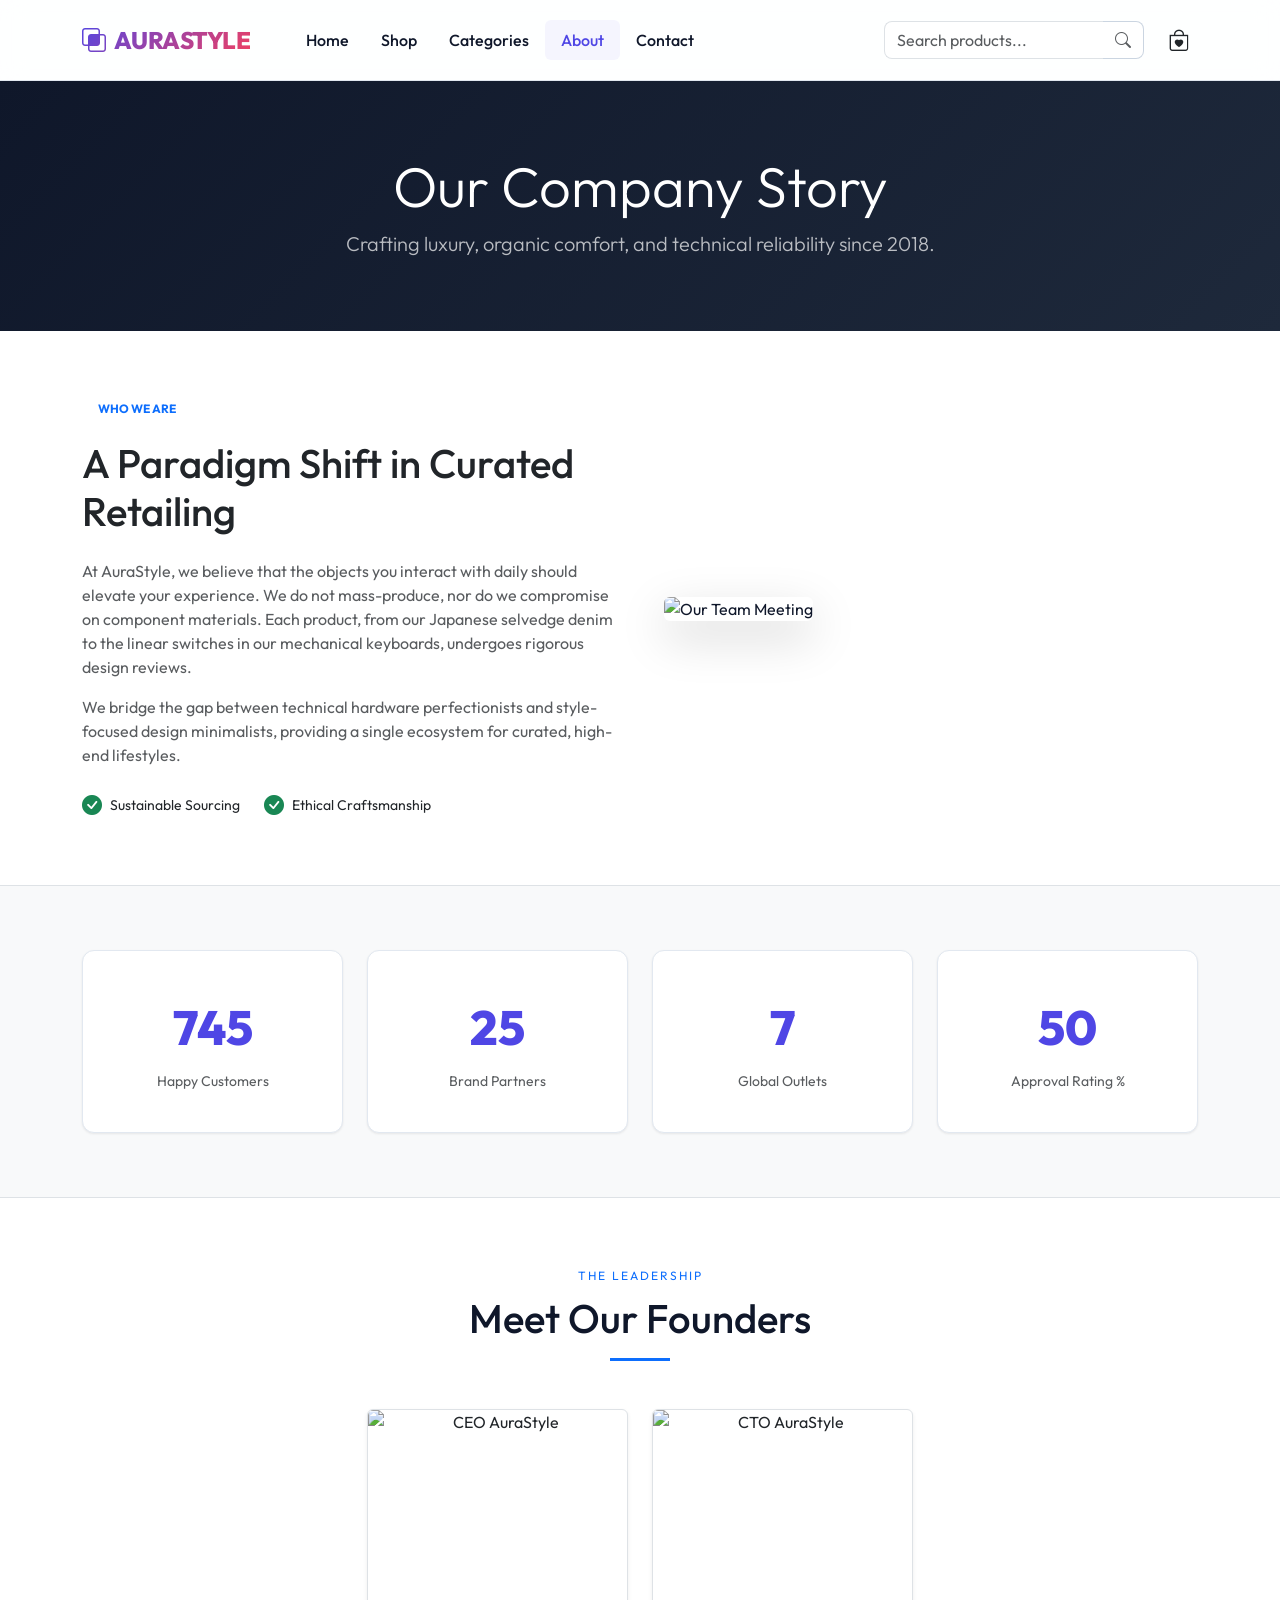
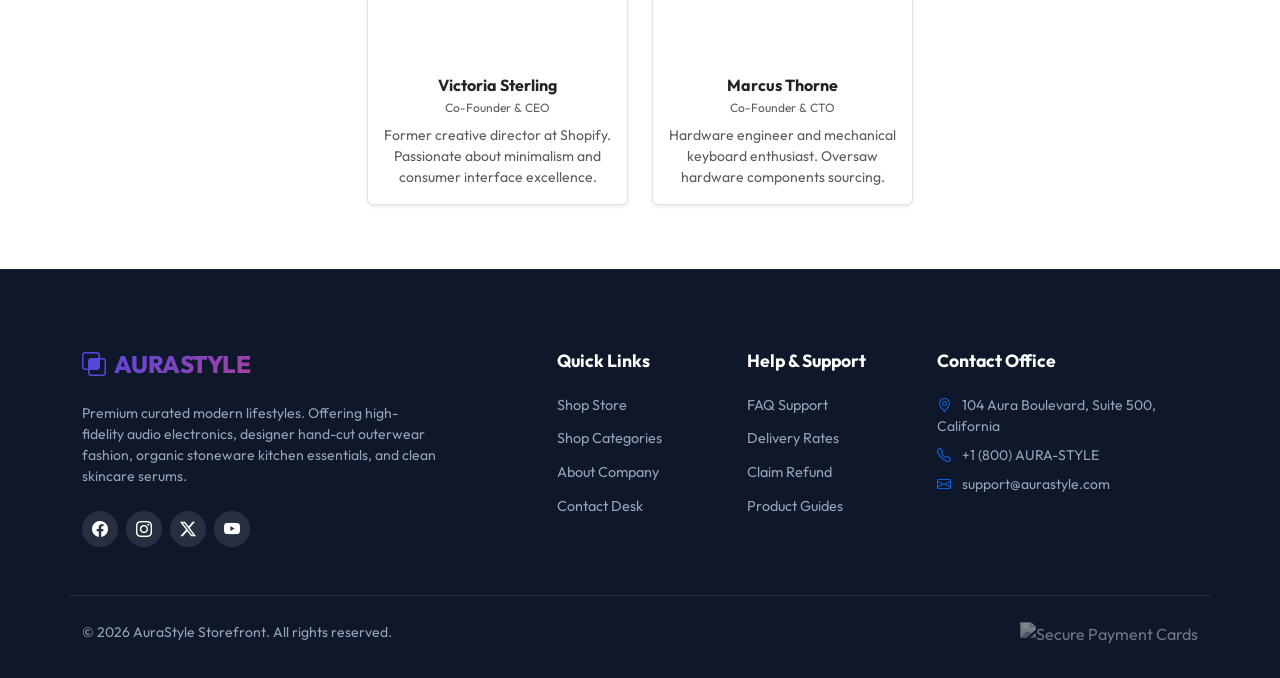
==== about.html @ 3c1d9490 "first commit" ====
<!DOCTYPE html>
<html lang="en">
<head>
  <meta charset="UTF-8">
  <meta name="viewport" content="width=device-width, initial-scale=1.0">
  <meta name="description" content="Learn more about AuraStyle's values, mission, dedicated team and company statistics.">
  <title>About Us | AuraStyle Storefront</title>
  
  <!-- Bootstrap 5 CSS -->
  <link href="https://cdn.jsdelivr.net/npm/bootstrap@5.3.3/dist/css/bootstrap.min.css" rel="stylesheet">
  <!-- Bootstrap Icons -->
  <link href="https://cdn.jsdelivr.net/npm/bootstrap-icons@1.11.3/font/bootstrap-icons.min.css" rel="stylesheet">
  <!-- Custom CSS -->
  <link href="css/style.css" rel="stylesheet">
</head>
<body>

  <!-- Sticky Glassmorphism Header Navbar -->
  <nav class="navbar navbar-expand-lg navbar-custom sticky-top py-3">
    <div class="container">
      <a class="navbar-brand" href="index.html">
        <i class="bi bi-intersect me-2"></i>AURASTYLE
      </a>
      <button class="navbar-toggler border-0" type="button" data-bs-toggle="collapse" data-bs-target="#navContent" aria-controls="navContent" aria-expanded="false" aria-label="Toggle navigation">
        <span class="navbar-toggler-icon"></span>
      </button>
      
      <div class="collapse navbar-collapse" id="navContent">
        <!-- Links -->
        <ul class="navbar-nav me-auto mb-2 mb-lg-0 ms-lg-4">
          <li class="nav-item">
            <a class="nav-link nav-link-custom" href="index.html">Home</a>
          </li>
          <li class="nav-item">
            <a class="nav-link nav-link-custom" href="products.html">Shop</a>
          </li>
          <li class="nav-item">
            <a class="nav-link nav-link-custom" href="category.html">Categories</a>
          </li>
          <li class="nav-item">
            <a class="nav-link nav-link-custom active" href="about.html">About</a>
          </li>
          <li class="nav-item">
            <a class="nav-link nav-link-custom" href="contact.html">Contact</a>
          </li>
        </ul>

        <!-- Search Bar -->
        <form class="d-flex search-container me-3 position-relative" role="search" action="search.html" method="GET">
          <div class="input-group">
            <input class="form-control nav-search-input border-end-0" type="search" placeholder="Search products..." aria-label="Search" name="q" autocomplete="off" style="width: 220px; border-radius: 8px 0 0 8px;">
            <button class="btn btn-outline-secondary border-start-0 text-muted" type="submit" style="border-color: #cbd5e1; border-radius: 0 8px 8px 0; background-color: white;">
              <i class="bi bi-search"></i>
            </button>
          </div>
        </form>

        <!-- Cart Icon dynamic badge -->
        <div class="d-flex align-items-center">
          <a href="cart.html" class="btn btn-outline-dark border-0 rounded-circle cart-badge-container p-2" title="View Cart">
            <i class="bi bi-bag-heart" style="font-size: 1.35rem;"></i>
            <span class="cart-badge badge">0</span>
          </a>
        </div>
      </div>
    </div>
  </nav>

  <!-- Page Header Banner -->
  <header class="py-5 text-white" style="background: linear-gradient(135deg, var(--dark) 0%, var(--slate) 100%);">
    <div class="container text-center py-4">
      <h1 class="font-weight-bold display-4 mb-2">Our Company Story</h1>
      <p class="text-white-50 lead mb-0">Crafting luxury, organic comfort, and technical reliability since 2018.</p>
    </div>
  </header>

  <!-- Bio and Mission Section -->
  <section class="py-5 bg-white">
    <div class="container py-3">
      <div class="row align-items-center g-5">
        <div class="col-lg-6">
          <span class="badge bg-indigo-subtle text-primary mb-3 py-2 px-3 text-uppercase font-weight-bold" style="font-size: 0.75rem;">WHO WE ARE</span>
          <h2 class="font-weight-bold text-dark mb-4 h1">A Paradigm Shift in Curated Retailing</h2>
          <p class="text-muted leading-relaxed mb-3">At AuraStyle, we believe that the objects you interact with daily should elevate your experience. We do not mass-produce, nor do we compromise on component materials. Each product, from our Japanese selvedge denim to the linear switches in our mechanical keyboards, undergoes rigorous design reviews.</p>
          <p class="text-muted leading-relaxed mb-4">We bridge the gap between technical hardware perfectionists and style-focused design minimalists, providing a single ecosystem for curated, high-end lifestyles.</p>
          
          <div class="d-flex gap-4">
            <div class="d-flex align-items-center gap-2">
              <i class="bi bi-check-circle-fill text-success fs-5"></i>
              <span class="font-weight-bold text-dark small">Sustainable Sourcing</span>
            </div>
            <div class="d-flex align-items-center gap-2">
              <i class="bi bi-check-circle-fill text-success fs-5"></i>
              <span class="font-weight-bold text-dark small">Ethical Craftsmanship</span>
            </div>
          </div>
        </div>
        <div class="col-lg-6">
          <img src="https://images.unsplash.com/photo-1542744094-3a31f103e35f?w=600&auto=format&fit=crop&q=80" alt="Our Team Meeting" class="img-fluid rounded shadow-lg w-100" style="object-fit: cover; max-height: 400px;">
        </div>
      </div>
    </div>
  </section>

  <!-- Stats Counter Animation Section -->
  <section class="py-5 bg-light border-top border-bottom border-slate-subtle" id="stats-section">
    <div class="container py-3">
      <div class="row g-4">
        <!-- Stat 1 -->
        <div class="col-md-3 col-6">
          <div class="stat-card">
            <div class="stat-number" data-target="1490">0</div>
            <div class="small text-muted font-weight-bold uppercase">Happy Customers</div>
          </div>
        </div>
        <!-- Stat 2 -->
        <div class="col-md-3 col-6">
          <div class="stat-card">
            <div class="stat-number" data-target="50">0</div>
            <div class="small text-muted font-weight-bold uppercase">Brand Partners</div>
          </div>
        </div>
        <!-- Stat 3 -->
        <div class="col-md-3 col-6">
          <div class="stat-card">
            <div class="stat-number" data-target="12">0</div>
            <div class="small text-muted font-weight-bold uppercase">Global Outlets</div>
          </div>
        </div>
        <!-- Stat 4 -->
        <div class="col-md-3 col-6">
          <div class="stat-card">
            <div class="stat-number" data-target="99">0</div>
            <div class="small text-muted font-weight-bold uppercase">Approval Rating %</div>
          </div>
        </div>
      </div>
    </div>
  </section>

  <!-- Team Members Section -->
  <section class="py-5 bg-white">
    <div class="container py-3">
      <div class="text-center mb-5">
        <span class="text-xs text-primary uppercase font-weight-bold tracking-widest" style="font-size: 0.75rem; letter-spacing: 2px;">THE LEADERSHIP</span>
        <h2 class="h1 mt-2">Meet Our Founders</h2>
        <div class="mx-auto bg-primary mt-3" style="width: 60px; height: 3px;"></div>
      </div>

      <div class="row g-4 justify-content-center">
        <!-- Member 1 -->
        <div class="col-sm-6 col-lg-3">
          <div class="card border border-slate-subtle shadow-sm rounded overflow-hidden text-center h-100">
            <img src="https://images.unsplash.com/photo-1573496359142-b8d87734a5a2?w=400&auto=format&fit=crop&q=80" class="card-img-top" style="height: 250px; object-fit: cover;" alt="CEO AuraStyle">
            <div class="card-body p-3">
              <h6 class="font-weight-bold text-dark mb-1">Victoria Sterling</h6>
              <p class="text-xs text-muted mb-2 uppercase tracking-wider" style="font-size: 0.75rem;">Co-Founder & CEO</p>
              <p class="text-muted small mb-0">Former creative director at Shopify. Passionate about minimalism and consumer interface excellence.</p>
            </div>
          </div>
        </div>
        <!-- Member 2 -->
        <div class="col-sm-6 col-lg-3">
          <div class="card border border-slate-subtle shadow-sm rounded overflow-hidden text-center h-100">
            <img src="https://images.unsplash.com/photo-1560250097-0b93528c311a?w=400&auto=format&fit=crop&q=80" class="card-img-top" style="height: 250px; object-fit: cover;" alt="CTO AuraStyle">
            <div class="card-body p-3">
              <h6 class="font-weight-bold text-dark mb-1">Marcus Thorne</h6>
              <p class="text-xs text-muted mb-2 uppercase tracking-wider" style="font-size: 0.75rem;">Co-Founder & CTO</p>
              <p class="text-muted small mb-0">Hardware engineer and mechanical keyboard enthusiast. Oversaw hardware components sourcing.</p>
            </div>
          </div>
        </div>
      </div>
    </div>
  </section>

  <!-- Global Footer -->
  <footer class="footer-custom">
    <div class="container">
      <div class="row g-4 mb-5">
        <div class="col-md-4">
          <h5 class="navbar-brand text-white font-weight-bold mb-4">
            <i class="bi bi-intersect me-2 text-primary"></i>AURASTYLE
          </h5>
          <p class="small text-muted mb-4">Premium curated modern lifestyles. Offering high-fidelity audio electronics, designer hand-cut outerwear fashion, organic stoneware kitchen essentials, and clean skincare serums.</p>
          <div class="d-flex">
            <a href="#" class="footer-social-icon"><i class="bi bi-facebook"></i></a>
            <a href="#" class="footer-social-icon"><i class="bi bi-instagram"></i></a>
            <a href="#" class="footer-social-icon"><i class="bi bi-twitter-x"></i></a>
            <a href="#" class="footer-social-icon"><i class="bi bi-youtube"></i></a>
          </div>
        </div>
        <div class="col-md-2 col-6 ms-md-auto">
          <h6 class="footer-title">Quick Links</h6>
          <a href="products.html" class="footer-link">Shop Store</a>
          <a href="category.html" class="footer-link">Shop Categories</a>
          <a href="about.html" class="footer-link">About Company</a>
          <a href="contact.html" class="footer-link">Contact Desk</a>
        </div>
        <div class="col-md-2 col-6">
          <h6 class="footer-title">Help & Support</h6>
          <a href="contact.html" class="footer-link">FAQ Support</a>
          <a href="#" class="footer-link">Delivery Rates</a>
          <a href="#" class="footer-link">Claim Refund</a>
          <a href="#" class="footer-link">Product Guides</a>
        </div>
        <div class="col-md-3">
          <h6 class="footer-title">Contact Office</h6>
          <p class="small text-muted mb-2"><i class="bi bi-geo-alt me-2 text-primary"></i> 104 Aura Boulevard, Suite 500, California</p>
          <p class="small text-muted mb-2"><i class="bi bi-telephone me-2 text-primary"></i> +1 (800) AURA-STYLE</p>
          <p class="small text-muted mb-2"><i class="bi bi-envelope me-2 text-primary"></i> support@aurastyle.com</p>
        </div>
      </div>
      <div class="row pt-4 border-top border-white border-opacity-10 align-items-center">
        <div class="col-md-6 text-center text-md-start mb-3 mb-md-0">
          <p class="small text-muted mb-0">&copy; 2026 AuraStyle Storefront. All rights reserved.</p>
        </div>
        <div class="col-md-6 text-center text-md-end">
          <img src="https://images.unsplash.com/photo-1574634534894-89d7576c8259?w=300&auto=format&fit=crop&q=80" alt="Secure Payment Cards" class="img-fluid" style="height: 30px; object-fit: contain; filter: grayscale(1) opacity(0.5);">
        </div>
      </div>
    </div>
  </footer>

  <!-- Scroll-to-top floating button -->
  <button class="btn-scroll-top" aria-label="Scroll to top">
    <i class="bi bi-arrow-up"></i>
  </button>

  <!-- Bootstrap 5 Bundle JS -->
  <script src="https://cdn.jsdelivr.net/npm/bootstrap@5.3.3/dist/js/bootstrap.bundle.min.js"></script>
  <!-- Global App JS -->
  <script src="js/app.js"></script>
  
  <!-- Script for triggering count-up animation when visible -->
  <script>
    document.addEventListener('DOMContentLoaded', () => {
      const statsSection = document.getElementById('stats-section');
      const counters = document.querySelectorAll('.stat-number');
      
      let animated = false;

      const startCounters = () => {
        counters.forEach(counter => {
          const target = parseInt(counter.getAttribute('data-target'));
          const increment = target / 50; // Speed steps
          
          let current = 0;
          
          const update = () => {
            current += increment;
            if (current >= target) {
              counter.textContent = target.toLocaleString() + (target === 99 ? '%' : '+');
            } else {
              counter.textContent = Math.ceil(current).toLocaleString();
              setTimeout(update, 20);
            }
          };
          update();
        });
      };

      // Intersection Observer setup
      if ('IntersectionObserver' in window && statsSection) {
        const observer = new IntersectionObserver((entries) => {
          entries.forEach(entry => {
            if (entry.isIntersecting && !animated) {
              startCounters();
              animated = true;
              observer.unobserve(statsSection);
            }
          });
        }, { threshold: 0.15 });

        observer.observe(statsSection);
      } else {
        // Fallback if browser doesn't support observer
        startCounters();
      }
    });
  </script>
</body>
</html>
---- css/style.css ----
/* Import Outfit Google Font */
@import url('https://fonts.googleapis.com/css2?family=Outfit:wght@300;400;500;600;700;800&display=swap');

:root {
  --primary: #4f46e5;
  --primary-hover: #4338ca;
  --primary-rgb: 79, 70, 229;
  --secondary: #f43f5e;
  --secondary-hover: #e11d48;
  --secondary-rgb: 244, 63, 94;
  --warning: #f59e0b;
  --dark: #0f172a;
  --slate: #1e293b;
  --light: #f8f9fa;
  --card-bg: #ffffff;
  --border-color: #e2e8f0;
  --text-dark: #0f172a;
  --text-muted: #64748b;
  --text-light: #94a3b8;
  
  --shadow-sm: 0 1px 3px 0 rgba(0, 0, 0, 0.05), 0 1px 2px 0 rgba(0, 0, 0, 0.03);
  --shadow-md: 0 4px 6px -1px rgba(0, 0, 0, 0.08), 0 2px 4px -1px rgba(0, 0, 0, 0.04);
  --shadow-lg: 0 10px 15px -3px rgba(0, 0, 0, 0.08), 0 4px 6px -2px rgba(0, 0, 0, 0.04);
  --shadow-xl: 0 20px 25px -5px rgba(0, 0, 0, 0.08), 0 10px 10px -5px rgba(0, 0, 0, 0.04);
  
  --radius-sm: 0.375rem;
  --radius-md: 0.75rem;
  --radius-lg: 1rem;
  
  --transition: all 0.3s cubic-bezier(0.4, 0, 0.2, 1);
}

/* Global Reset & Typography */
body {
  font-family: 'Outfit', sans-serif;
  color: var(--text-dark);
  background-color: #f8fafc;
  overflow-x: hidden;
  display: flex;
  flex-direction: column;
  min-height: 100vh;
}

h1, h2, h3, h4, h5, h6 {
  font-weight: 700;
  color: var(--dark);
}
/* Ensure white headings inside dark text-white blocks are visible */
.text-white h1, .text-white h2, .text-white h3, .text-white h4, .text-white h5, .text-white h6,
h1.text-white, h2.text-white, h3.text-white, h4.text-white, h5.text-white, h6.text-white {
  color: #ffffff !important;
}
.text-white-50 {
  color: rgba(255, 255, 255, 0.7) !important;
}

a {
  text-decoration: none;
  color: var(--primary);
  transition: var(--transition);
}
a:hover {
  color: var(--primary-hover);
}

/* Scrollbar Customization */
::-webkit-scrollbar {
  width: 8px;
}
::-webkit-scrollbar-track {
  background: var(--light);
}
::-webkit-scrollbar-thumb {
  background: var(--text-light);
  border-radius: 4px;
}
::-webkit-scrollbar-thumb:hover {
  background: var(--text-muted);
}

/* Sticky Glassmorphism Header */
.navbar-custom {
  background-color: rgba(255, 255, 255, 0.85);
  backdrop-filter: blur(12px);
  -webkit-backdrop-filter: blur(12px);
  border-bottom: 1px solid var(--border-color);
  transition: var(--transition);
  z-index: 1030;
}
.navbar-custom.scrolled {
  box-shadow: var(--shadow-md);
  background-color: rgba(255, 255, 255, 0.95);
}
.navbar-brand {
  font-weight: 800;
  font-size: 1.5rem;
  letter-spacing: -0.5px;
  background: linear-gradient(135deg, var(--primary) 0%, var(--secondary) 100%);
  -webkit-background-clip: text;
  -webkit-text-fill-color: transparent;
}
.nav-link-custom {
  font-weight: 500;
  color: var(--text-dark) !important; /* Force high contrast on navbar links */
  padding: 0.5rem 1rem !important;
  border-radius: var(--radius-sm);
}
.nav-link-custom:hover, 
.nav-link-custom.active {
  color: var(--primary) !important;
  background-color: rgba(79, 70, 229, 0.05);
}

/* Search Dropdown / Autocomplete Box */
.search-container {
  position: relative;
}
.search-suggestions {
  position: absolute;
  top: 100%;
  left: 0;
  right: 0;
  background: white;
  border-radius: var(--radius-md);
  box-shadow: var(--shadow-lg);
  border: 1px solid var(--border-color);
  max-height: 320px;
  overflow-y: auto;
  z-index: 1050;
  display: none;
}
.suggestion-item {
  display: flex;
  align-items: center;
  padding: 0.75rem 1rem;
  border-bottom: 1px solid var(--border-color);
  transition: var(--transition);
}
.suggestion-item:last-child {
  border-bottom: none;
}
.suggestion-item:hover {
  background-color: rgba(79, 70, 229, 0.05);
  cursor: pointer;
}
.suggestion-img {
  width: 40px;
  height: 40px;
  object-fit: cover;
  border-radius: var(--radius-sm);
  margin-right: 0.75rem;
}

/* Cart Badge Styling */
.cart-badge-container {
  position: relative;
}
.cart-badge {
  position: absolute;
  top: -4px;
  right: -6px;
  background-color: var(--secondary);
  color: white;
  border-radius: 50%;
  padding: 0.25em 0.5em;
  font-size: 0.65rem;
  font-weight: 700;
  line-height: 1;
}

/* Hero Carousel Custom style */
.hero-carousel .carousel-item {
  height: 60vh;
  min-height: 400px;
  background-size: cover;
  background-position: center;
}
.hero-overlay {
  background: linear-gradient(to right, rgba(15, 23, 42, 0.85) 0%, rgba(15, 23, 42, 0.4) 100%);
  width: 100%;
  height: 100%;
  display: flex;
  align-items: center;
}
.hero-title {
  font-size: 3.5rem;
  font-weight: 800;
  line-height: 1.1;
  color: white;
}
@media (max-width: 768px) {
  .hero-title {
    font-size: 2.2rem;
  }
  .hero-carousel .carousel-item {
    height: 50vh;
  }
}

/* Premium Card Design */
.product-card {
  background-color: var(--card-bg);
  border: 1px solid var(--border-color);
  border-radius: var(--radius-md);
  overflow: hidden;
  box-shadow: var(--shadow-sm);
  transition: var(--transition);
  height: 100%;
  display: flex;
  flex-direction: column;
  position: relative;
}
.product-card:hover {
  transform: translateY(-8px);
  box-shadow: var(--shadow-xl);
  border-color: rgba(79, 70, 229, 0.2);
}
.product-img-wrapper {
  position: relative;
  width: 100%;
  padding-top: 100%; /* 1:1 Aspect Ratio */
  overflow: hidden;
  background-color: #f1f5f9;
}
.product-img-wrapper img {
  position: absolute;
  top: 0;
  left: 0;
  width: 100%;
  height: 100%;
  object-fit: cover;
  transition: transform 0.6s cubic-bezier(0.4, 0, 0.2, 1);
}
.product-card:hover .product-img-wrapper img {
  transform: scale(1.08);
}
.product-badge {
  position: absolute;
  top: 12px;
  left: 12px;
  z-index: 5;
  font-weight: 600;
  font-size: 0.75rem;
  padding: 0.25rem 0.6rem;
  border-radius: var(--radius-sm);
}
.product-badge-sale {
  background-color: var(--secondary);
  color: white;
}
.product-badge-new {
  background-color: var(--primary);
  color: white;
}
.product-actions {
  position: absolute;
  bottom: -45px;
  left: 0;
  right: 0;
  display: flex;
  justify-content: center;
  gap: 8px;
  padding: 8px;
  background: rgba(255, 255, 255, 0.9);
  backdrop-filter: blur(4px);
  transition: var(--transition);
  z-index: 5;
}
.product-card:hover .product-actions {
  bottom: 0;
}
.product-body {
  padding: 1.25rem;
  display: flex;
  flex-direction: column;
  flex-grow: 1;
}
.product-category {
  font-size: 0.75rem;
  text-transform: uppercase;
  letter-spacing: 1px;
  font-weight: 600;
  color: var(--text-light);
  margin-bottom: 0.5rem;
}
.product-title-text {
  font-size: 1rem;
  font-weight: 600;
  color: var(--dark);
  margin-bottom: 0.5rem;
  display: -webkit-box;
  -webkit-line-clamp: 2;
  -webkit-box-orient: vertical;
  overflow: hidden;
  height: 2.4rem;
  line-height: 1.2;
}
.product-rating {
  color: var(--warning);
  font-size: 0.8rem;
  margin-bottom: 0.75rem;
  display: flex;
  align-items: center;
  gap: 4px;
}
.product-rating-count {
  color: var(--text-light);
  font-size: 0.75rem;
}
.product-price-wrapper {
  margin-top: auto;
  display: flex;
  align-items: baseline;
  gap: 8px;
}
.product-price {
  font-size: 1.15rem;
  font-weight: 700;
  color: var(--primary);
}
.product-price-old {
  font-size: 0.9rem;
  text-decoration: line-through;
  color: var(--text-light);
}

/* Category Page & Home Category Cards */
.category-card {
  position: relative;
  height: 280px;
  border-radius: var(--radius-lg);
  overflow: hidden;
  box-shadow: var(--shadow-md);
  transition: var(--transition);
}
.category-card:hover {
  transform: scale(1.03);
  box-shadow: var(--shadow-xl);
}
.category-card img {
  width: 100%;
  height: 100%;
  object-fit: cover;
  transition: var(--transition);
}
.category-card:hover img {
  transform: scale(1.05);
}
.category-card-overlay {
  position: absolute;
  bottom: 0;
  left: 0;
  right: 0;
  background: linear-gradient(to top, rgba(15, 23, 42, 0.9) 0%, rgba(15, 23, 42, 0.3) 70%, transparent 100%);
  padding: 2rem 1.5rem;
  display: flex;
  flex-direction: column;
  justify-content: flex-end;
  height: 100%;
}
.category-card-title {
  color: white;
  font-size: 1.5rem;
  font-weight: 700;
  margin-bottom: 0.25rem;
}
.category-card-desc {
  color: rgba(255, 255, 255, 0.8);
  font-size: 0.85rem;
  margin-bottom: 1rem;
}

/* Deal of the Day Banner */
.deal-banner {
  background: linear-gradient(135deg, var(--dark) 0%, #1e1b4b 100%);
  color: white;
  border-radius: var(--radius-lg);
  overflow: hidden;
  box-shadow: var(--shadow-xl);
}
.countdown-box {
  display: flex;
  gap: 12px;
  margin-top: 1.5rem;
}
.countdown-unit {
  background-color: rgba(255, 255, 255, 0.15);
  backdrop-filter: blur(4px);
  border: 1px solid rgba(255, 255, 255, 0.2);
  border-radius: var(--radius-md);
  padding: 0.75rem;
  min-width: 70px;
  text-align: center;
}
.countdown-number {
  font-size: 1.75rem;
  font-weight: 700;
  display: block;
  line-height: 1;
}
.countdown-label {
  font-size: 0.65rem;
  text-transform: uppercase;
  letter-spacing: 0.5px;
  color: rgba(255, 255, 255, 0.7);
}

/* Features Section styling */
.feature-box {
  text-align: center;
  padding: 2rem 1.5rem;
  border-radius: var(--radius-md);
  background-color: var(--card-bg);
  box-shadow: var(--shadow-sm);
  border: 1px solid var(--border-color);
  transition: var(--transition);
  height: 100%;
}
.feature-box:hover {
  box-shadow: var(--shadow-lg);
  border-color: rgba(79, 70, 229, 0.15);
}
.feature-icon-wrapper {
  width: 60px;
  height: 60px;
  border-radius: 50%;
  background-color: rgba(79, 70, 229, 0.08);
  color: var(--primary);
  display: flex;
  align-items: center;
  justify-content: center;
  font-size: 1.5rem;
  margin: 0 auto 1.5rem auto;
}

/* Gallery and Image Zoom inside Product-View */
.gallery-main-wrapper {
  background: white;
  border: 1px solid var(--border-color);
  border-radius: var(--radius-md);
  overflow: hidden;
  position: relative;
  width: 100%;
  padding-top: 80%; /* Width-to-Height ratio */
}
.gallery-main-wrapper img {
  position: absolute;
  top: 0;
  left: 0;
  width: 100%;
  height: 100%;
  object-fit: contain;
  transition: transform 0.1s ease-out;
  cursor: zoom-in;
}
.gallery-thumbnails {
  display: flex;
  gap: 12px;
  margin-top: 12px;
}
.thumb-item {
  width: 70px;
  height: 70px;
  border: 2px solid transparent;
  border-radius: var(--radius-sm);
  overflow: hidden;
  cursor: pointer;
  background-color: #f1f5f9;
}
.thumb-item.active {
  border-color: var(--primary);
}
.thumb-item img {
  width: 100%;
  height: 100%;
  object-fit: cover;
}

/* Reviews List Styles */
.review-item {
  border-bottom: 1px solid var(--border-color);
  padding: 1.25rem 0;
}
.review-item:last-child {
  border-bottom: none;
}
.review-user-avatar {
  width: 40px;
  height: 40px;
  border-radius: 50%;
  background: linear-gradient(135deg, var(--primary) 0%, var(--secondary) 100%);
  color: white;
  font-weight: 700;
  display: flex;
  align-items: center;
  justify-content: center;
}

/* Skeleton Loading Animation */
.skeleton {
  background: linear-gradient(90deg, #f1f5f9 25%, #e2e8f0 50%, #f1f5f9 75%);
  background-size: 200% 100%;
  animation: skeleton-loading 1.5s infinite;
  border-radius: var(--radius-sm);
}
@keyframes skeleton-loading {
  0% { background-position: 200% 0; }
  100% { background-position: -200% 0; }
}

/* Stats Counter Styles */
.stat-card {
  text-align: center;
  padding: 2.5rem 1.5rem;
  background: white;
  border-radius: var(--radius-md);
  box-shadow: var(--shadow-sm);
  border: 1px solid var(--border-color);
}
.stat-number {
  font-size: 3rem;
  font-weight: 800;
  color: var(--primary);
  margin-bottom: 0.5rem;
}

/* Scroll-to-top Button */
.btn-scroll-top {
  position: fixed;
  bottom: 30px;
  right: 30px;
  width: 45px;
  height: 45px;
  border-radius: 50%;
  background-color: var(--primary);
  color: white !important;
  display: flex;
  align-items: center;
  justify-content: center;
  box-shadow: var(--shadow-lg);
  transition: var(--transition);
  opacity: 0;
  visibility: hidden;
  z-index: 999;
  border: none;
  cursor: pointer;
}
.btn-scroll-top.show {
  opacity: 1;
  visibility: visible;
}
.btn-scroll-top:hover {
  background-color: var(--primary-hover);
  transform: translateY(-4px);
}

/* Global Footer Styles */
.footer-custom {
  background-color: var(--dark);
  color: #cbd5e1; /* Bright slate gray for body text */
  padding: 5rem 0 2rem 0;
  margin-top: auto;
  border-top: 1px solid rgba(255, 255, 255, 0.05);
}
.footer-custom p.text-muted,
.footer-custom .text-muted {
  color: #94a3b8 !important; /* Clearly readable slate-400 on dark background */
}
.footer-title {
  color: white;
  font-size: 1.1rem;
  font-weight: 700;
  margin-bottom: 1.5rem;
}
.footer-link {
  color: #94a3b8; /* Increased readability from original low opacity white */
  display: block;
  margin-bottom: 0.75rem;
  font-size: 0.9rem;
}
.footer-link:hover {
  color: white;
  padding-left: 5px;
}
.footer-social-icon {
  width: 36px;
  height: 36px;
  background-color: rgba(255, 255, 255, 0.1); /* Brighter border icon bubble */
  color: white;
  border-radius: 50%;
  display: inline-flex;
  align-items: center;
  justify-content: center;
  margin-right: 8px;
  transition: var(--transition);
}
.footer-social-icon:hover {
  background-color: var(--primary);
  color: white;
  transform: translateY(-2px);
}

/* Custom Alert / Toast Notifications Styling */
.toast-container {
  position: fixed;
  top: 80px;
  right: 20px;
  z-index: 1060;
}
.aura-toast {
  background-color: white;
  border-left: 4px solid var(--primary);
  border-radius: var(--radius-sm);
  box-shadow: var(--shadow-lg);
  padding: 1rem 1.25rem;
  display: flex;
  align-items: center;
  gap: 12px;
  transform: translateX(120%);
  transition: transform 0.4s cubic-bezier(0.175, 0.885, 0.32, 1.275);
}
.aura-toast.show {
  transform: translateX(0);
}
.aura-toast.toast-success {
  border-left-color: #10b981;
}
.aura-toast.toast-error {
  border-left-color: #ef4444;
}

/* Form Styles and Validation Feedback */
.form-control:focus, .form-select:focus {
  border-color: rgba(79, 70, 229, 0.4);
  box-shadow: 0 0 0 4px rgba(79, 70, 229, 0.1);
}
label.error {
  color: #ef4444;
  font-size: 0.75rem;
  font-weight: 500;
  margin-top: 0.25rem;
  display: block;
}
input.error, select.error, textarea.error {
  border-color: #ef4444;
}
input.error:focus, select.error:focus, textarea.error:focus {
  box-shadow: 0 0 0 4px rgba(239, 68, 68, 0.1);
}
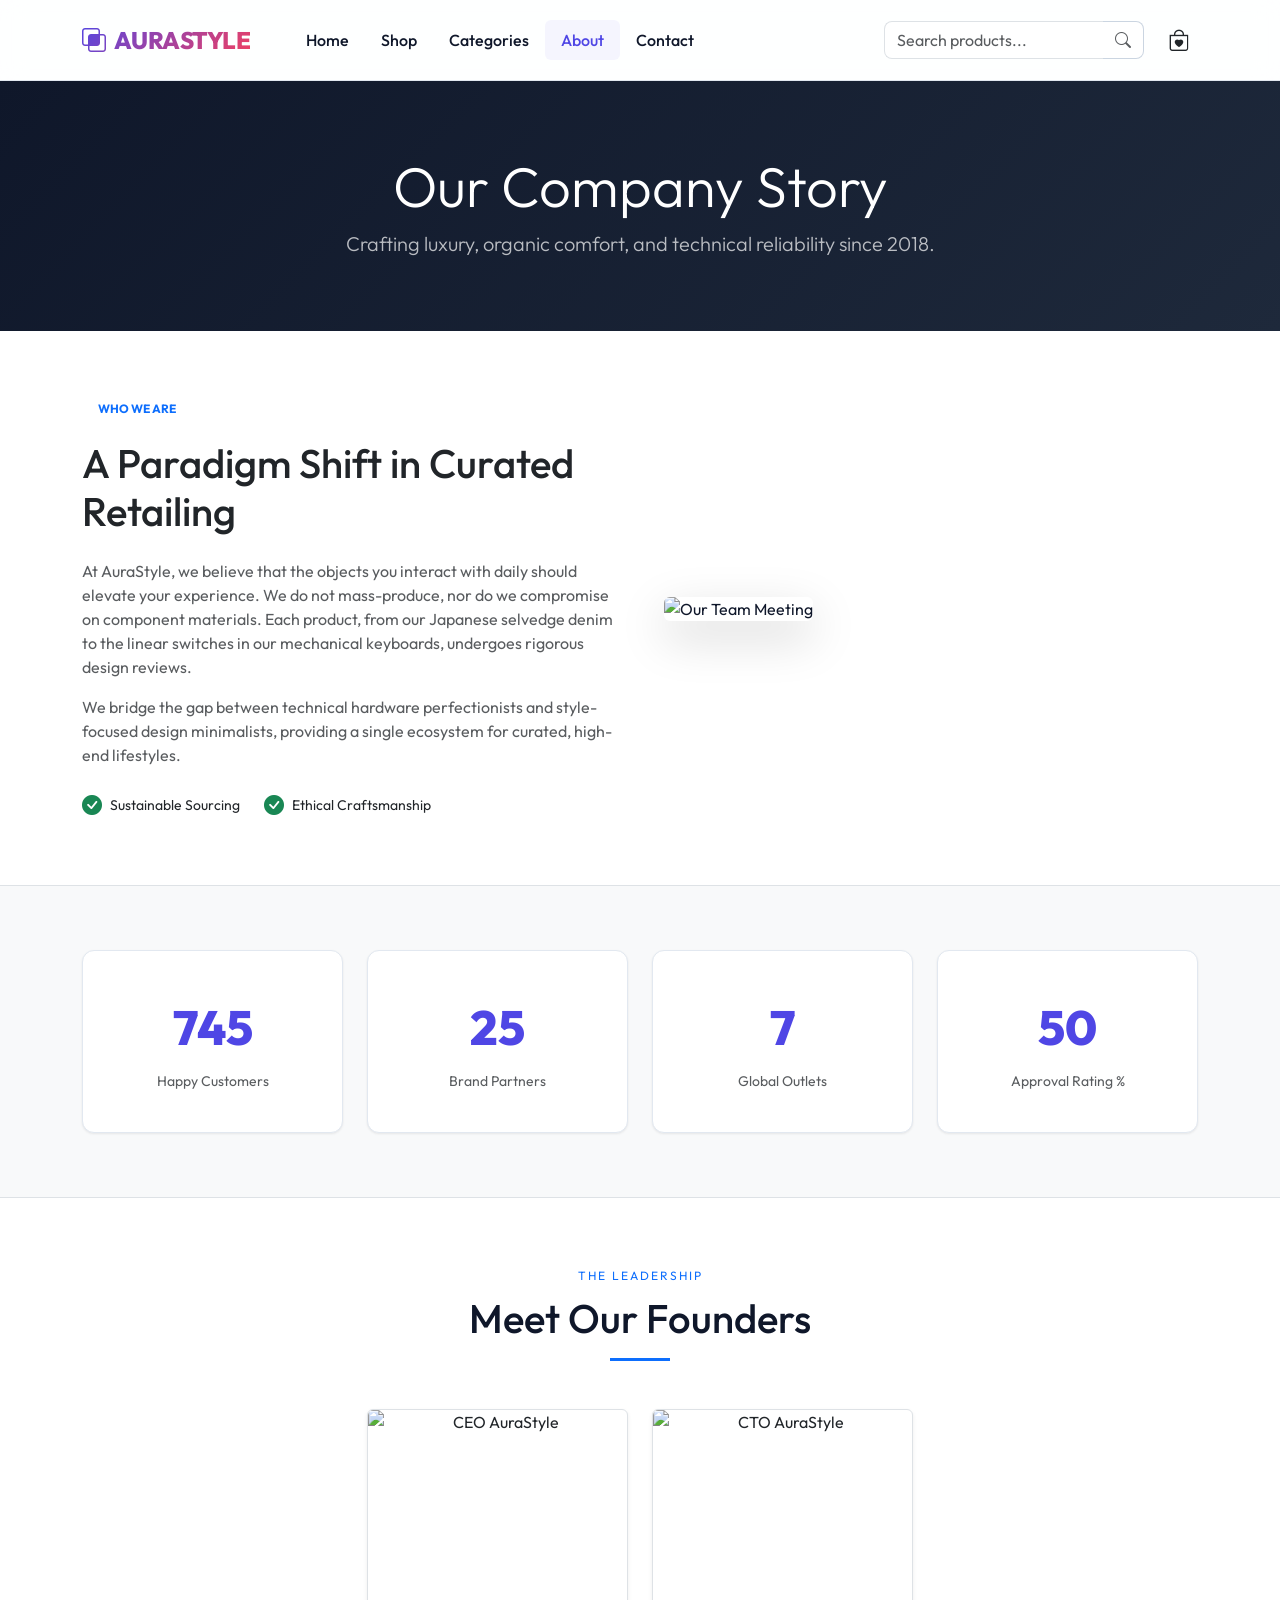
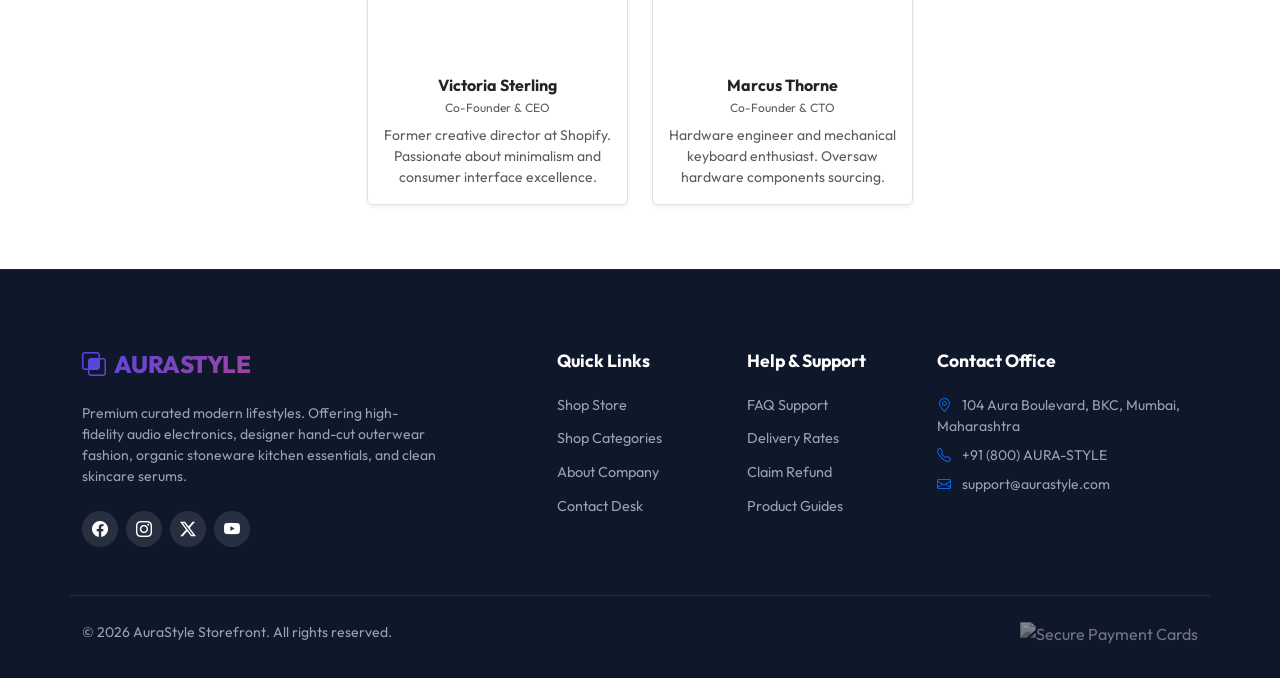
==== commit e4bd0b06: "second commit" ====
--- a/about.html
+++ b/about.html
@@ -206,8 +206,8 @@
         </div>
         <div class="col-md-3">
           <h6 class="footer-title">Contact Office</h6>
-          <p class="small text-muted mb-2"><i class="bi bi-geo-alt me-2 text-primary"></i> 104 Aura Boulevard, Suite 500, California</p>
-          <p class="small text-muted mb-2"><i class="bi bi-telephone me-2 text-primary"></i> +1 (800) AURA-STYLE</p>
+          <p class="small text-muted mb-2"><i class="bi bi-geo-alt me-2 text-primary"></i> 104 Aura Boulevard, BKC, Mumbai, Maharashtra</p>
+          <p class="small text-muted mb-2"><i class="bi bi-telephone me-2 text-primary"></i> +91 (800) AURA-STYLE</p>
           <p class="small text-muted mb-2"><i class="bi bi-envelope me-2 text-primary"></i> support@aurastyle.com</p>
         </div>
       </div>
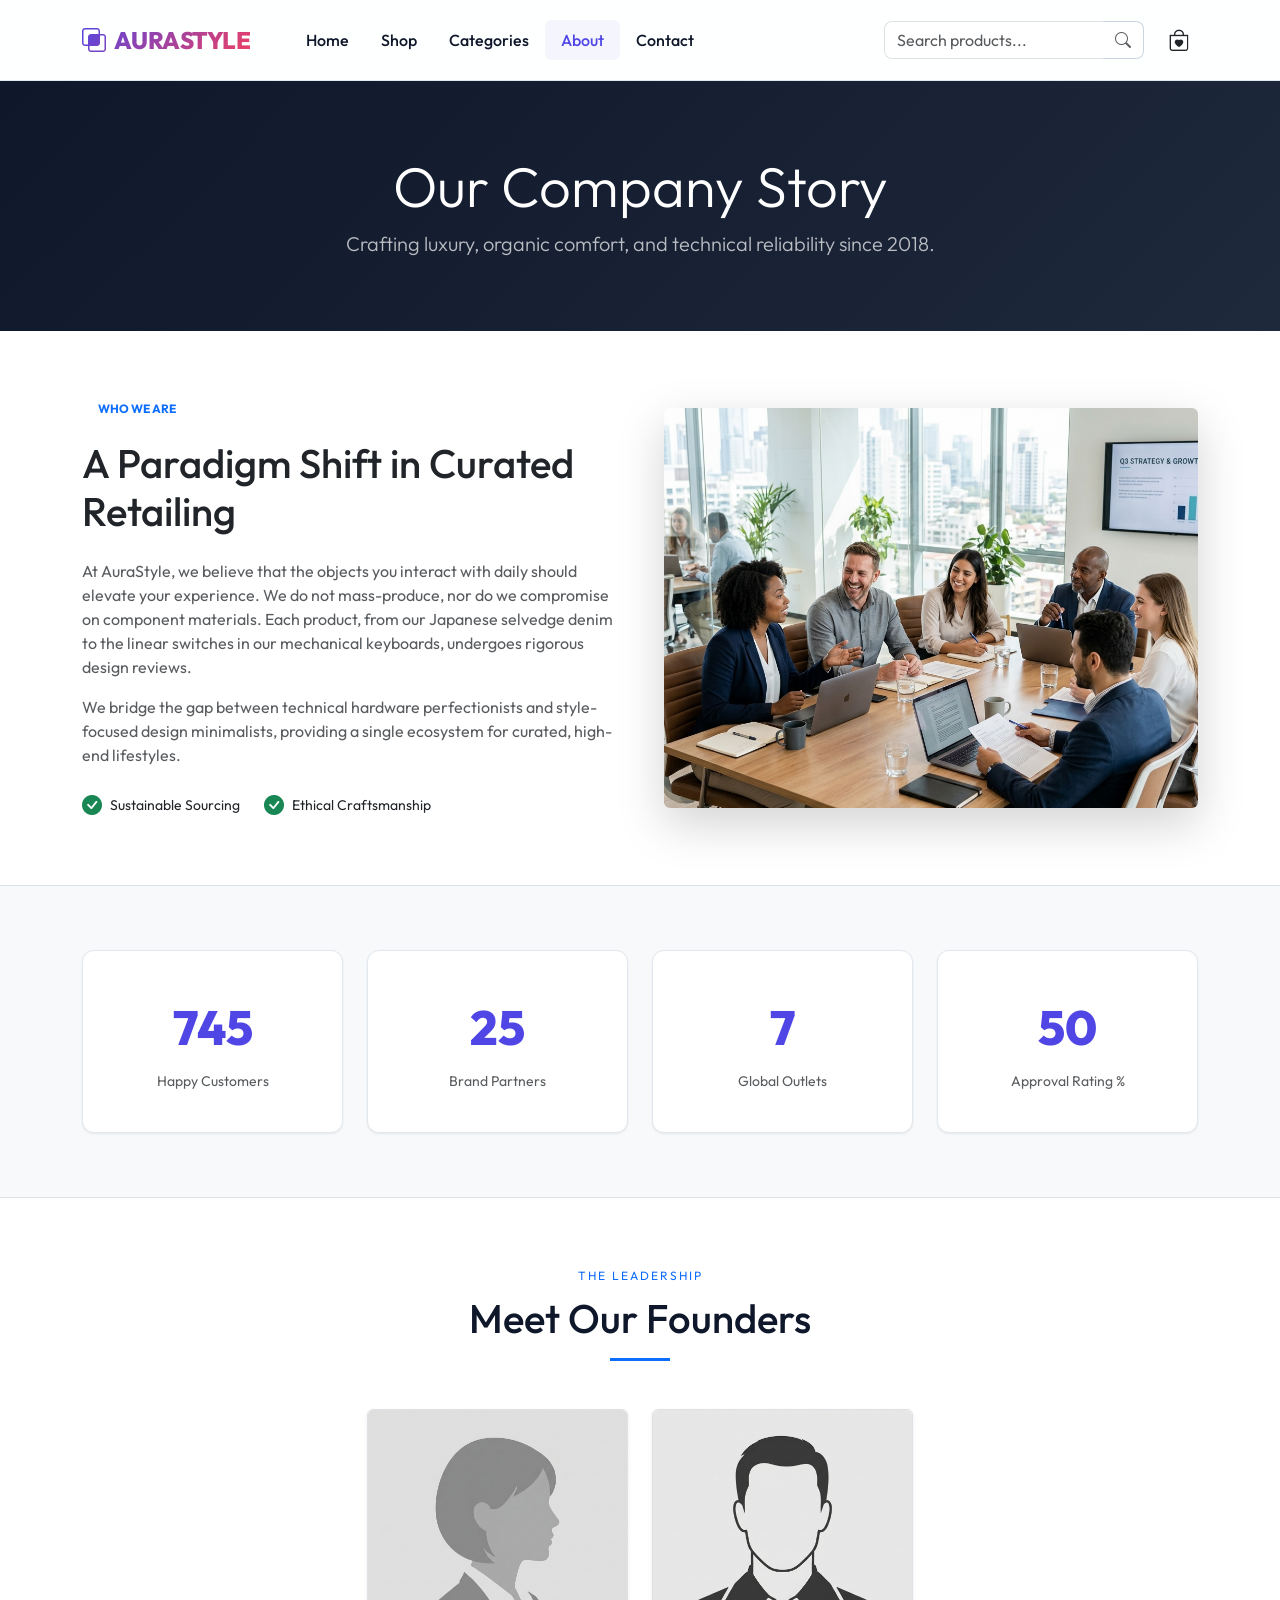
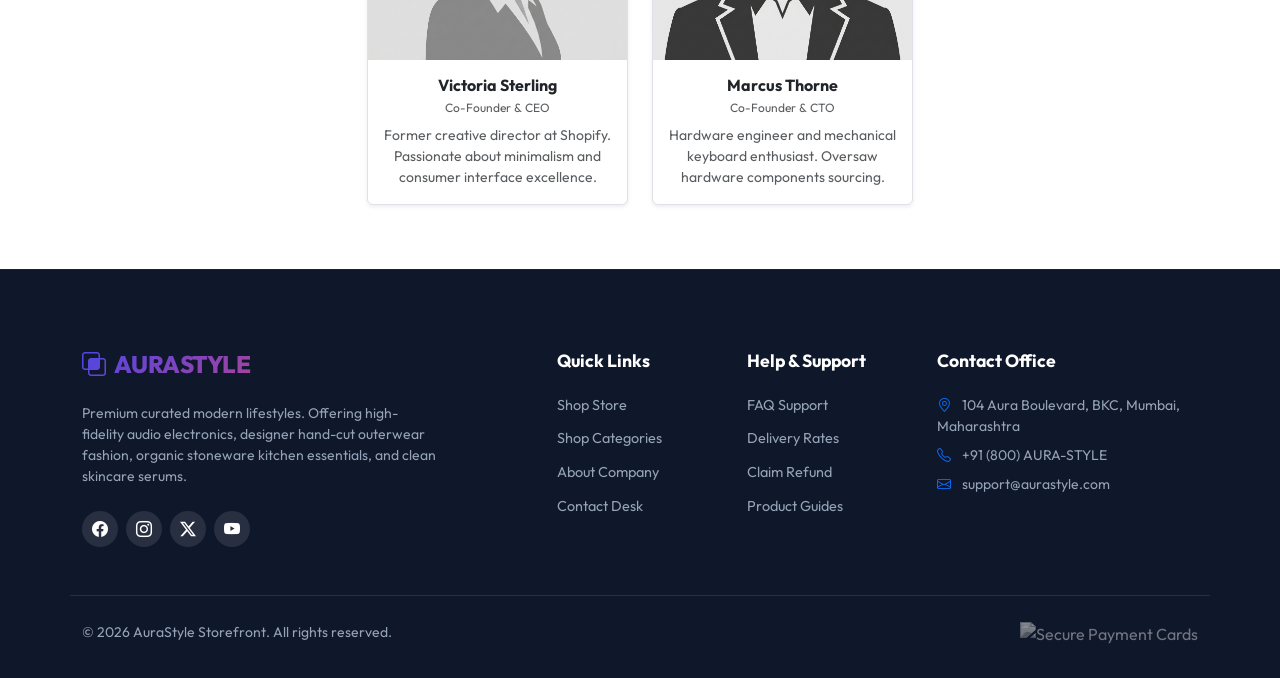
==== commit 2dd90f72: "final commit" ====
--- a/about.html
+++ b/about.html
@@ -96,7 +96,7 @@
           </div>
         </div>
         <div class="col-lg-6">
-          <img src="https://images.unsplash.com/photo-1542744094-3a31f103e35f?w=600&auto=format&fit=crop&q=80" alt="Our Team Meeting" class="img-fluid rounded shadow-lg w-100" style="object-fit: cover; max-height: 400px;">
+          <img src="images/team-meeting.png" alt="Our Team Meeting" class="img-fluid rounded shadow-lg w-100" style="object-fit: cover; max-height: 400px;">
         </div>
       </div>
     </div>
@@ -151,7 +151,7 @@
         <!-- Member 1 -->
         <div class="col-sm-6 col-lg-3">
           <div class="card border border-slate-subtle shadow-sm rounded overflow-hidden text-center h-100">
-            <img src="https://images.unsplash.com/photo-1573496359142-b8d87734a5a2?w=400&auto=format&fit=crop&q=80" class="card-img-top" style="height: 250px; object-fit: cover;" alt="CEO AuraStyle">
+            <img src="images/victoria-avatar.png" class="card-img-top" style="height: 250px; object-fit: cover;" alt="CEO AuraStyle">
             <div class="card-body p-3">
               <h6 class="font-weight-bold text-dark mb-1">Victoria Sterling</h6>
               <p class="text-xs text-muted mb-2 uppercase tracking-wider" style="font-size: 0.75rem;">Co-Founder & CEO</p>
@@ -162,7 +162,7 @@
         <!-- Member 2 -->
         <div class="col-sm-6 col-lg-3">
           <div class="card border border-slate-subtle shadow-sm rounded overflow-hidden text-center h-100">
-            <img src="https://images.unsplash.com/photo-1560250097-0b93528c311a?w=400&auto=format&fit=crop&q=80" class="card-img-top" style="height: 250px; object-fit: cover;" alt="CTO AuraStyle">
+            <img src="images/marcus-avatar.png" class="card-img-top" style="height: 250px; object-fit: cover;" alt="CTO AuraStyle">
             <div class="card-body p-3">
               <h6 class="font-weight-bold text-dark mb-1">Marcus Thorne</h6>
               <p class="text-xs text-muted mb-2 uppercase tracking-wider" style="font-size: 0.75rem;">Co-Founder & CTO</p>
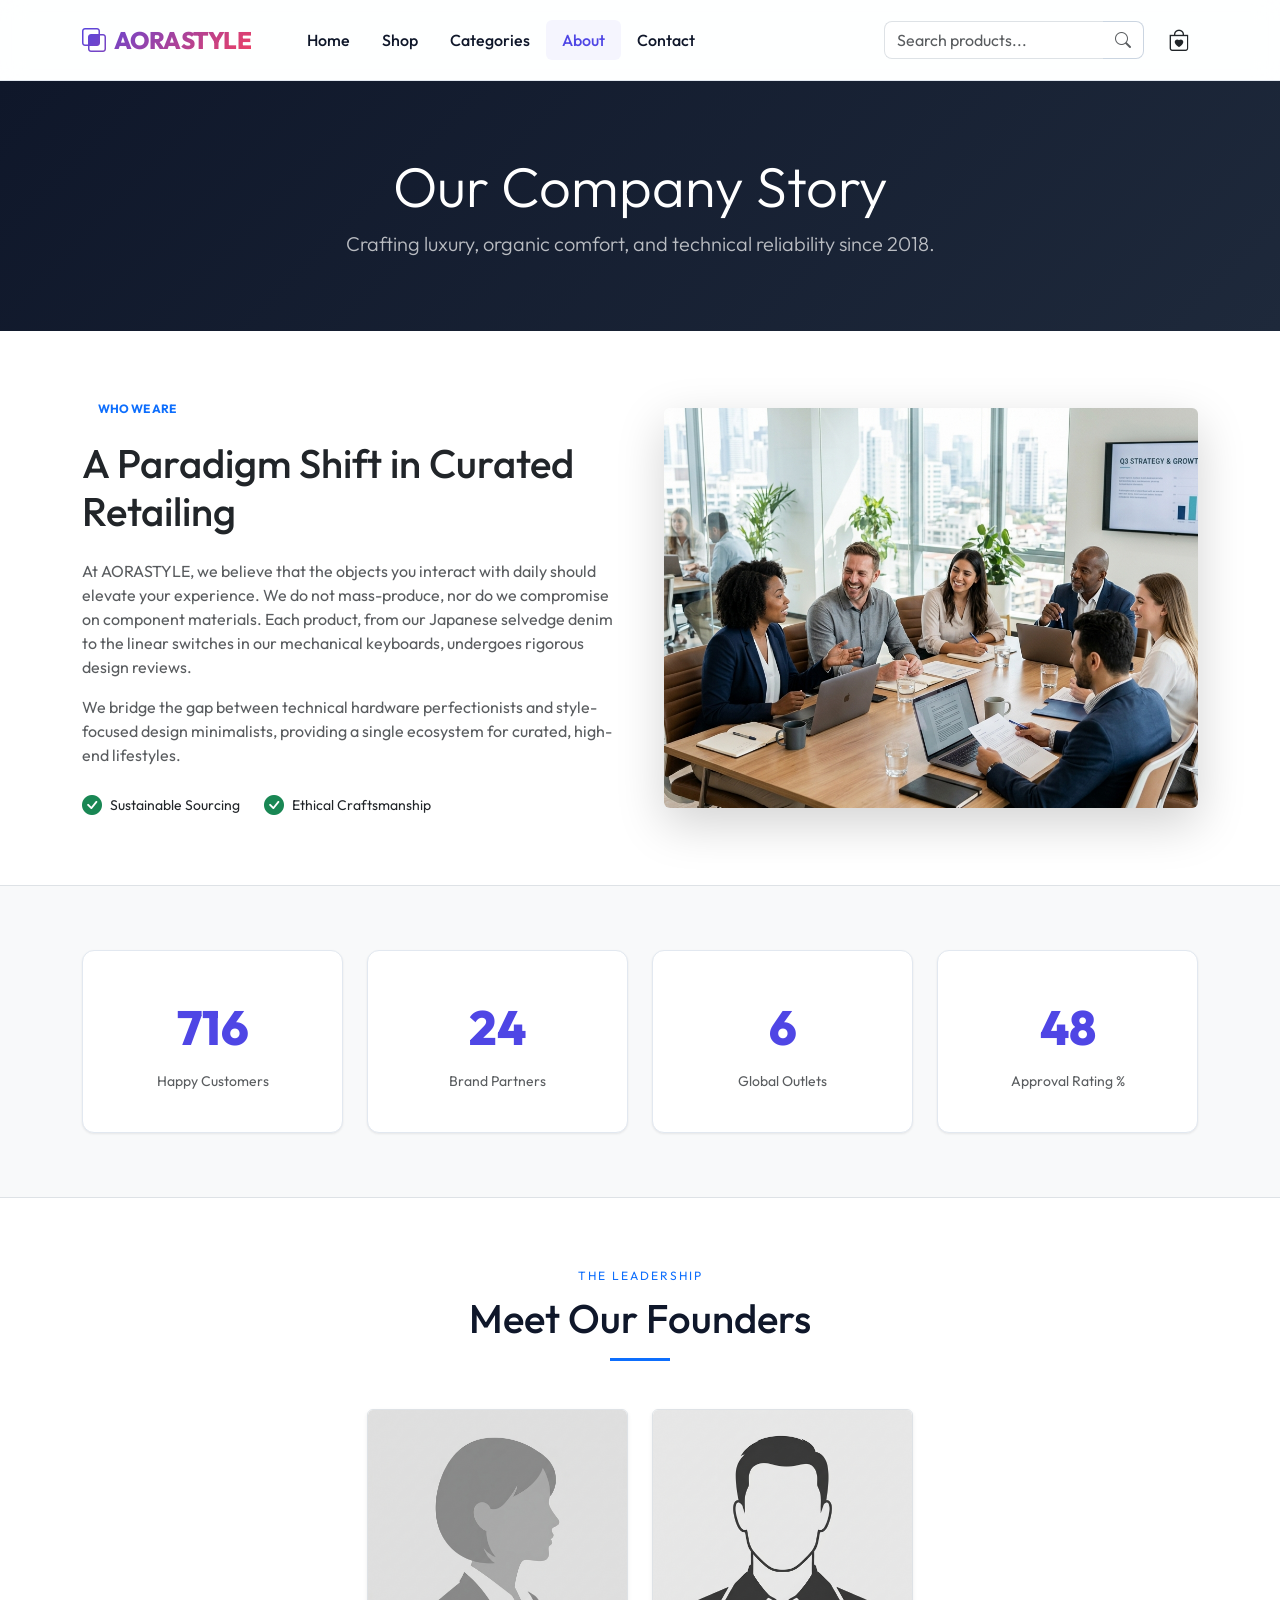
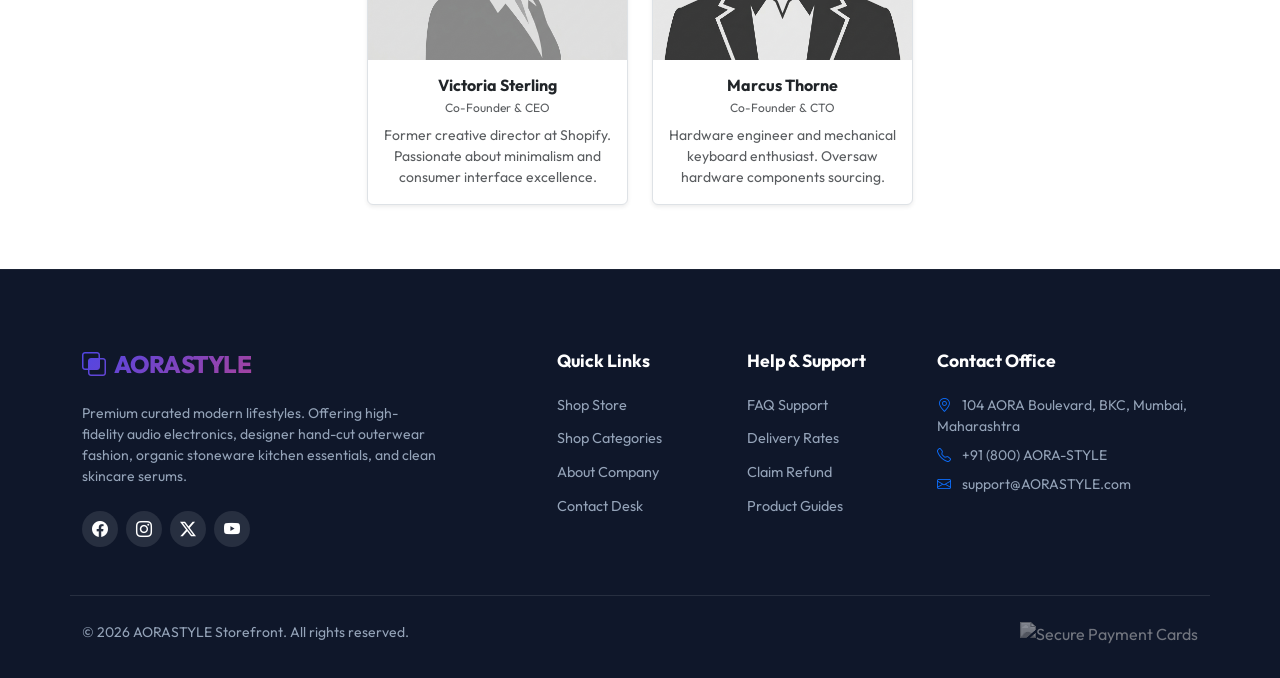
==== commit 939f52e5: "final commit" ====
--- a/about.html
+++ b/about.html
@@ -3,8 +3,8 @@
 <head>
   <meta charset="UTF-8">
   <meta name="viewport" content="width=device-width, initial-scale=1.0">
-  <meta name="description" content="Learn more about AuraStyle's values, mission, dedicated team and company statistics.">
-  <title>About Us | AuraStyle Storefront</title>
+  <meta name="description" content="Learn more about AORASTYLE's values, mission, dedicated team and company statistics.">
+  <title>About Us | AORASTYLE Storefront</title>
   
   <!-- Bootstrap 5 CSS -->
   <link href="https://cdn.jsdelivr.net/npm/bootstrap@5.3.3/dist/css/bootstrap.min.css" rel="stylesheet">
@@ -19,7 +19,7 @@
   <nav class="navbar navbar-expand-lg navbar-custom sticky-top py-3">
     <div class="container">
       <a class="navbar-brand" href="index.html">
-        <i class="bi bi-intersect me-2"></i>AURASTYLE
+        <i class="bi bi-intersect me-2"></i>AORASTYLE
       </a>
       <button class="navbar-toggler border-0" type="button" data-bs-toggle="collapse" data-bs-target="#navContent" aria-controls="navContent" aria-expanded="false" aria-label="Toggle navigation">
         <span class="navbar-toggler-icon"></span>
@@ -81,7 +81,7 @@
         <div class="col-lg-6">
           <span class="badge bg-indigo-subtle text-primary mb-3 py-2 px-3 text-uppercase font-weight-bold" style="font-size: 0.75rem;">WHO WE ARE</span>
           <h2 class="font-weight-bold text-dark mb-4 h1">A Paradigm Shift in Curated Retailing</h2>
-          <p class="text-muted leading-relaxed mb-3">At AuraStyle, we believe that the objects you interact with daily should elevate your experience. We do not mass-produce, nor do we compromise on component materials. Each product, from our Japanese selvedge denim to the linear switches in our mechanical keyboards, undergoes rigorous design reviews.</p>
+          <p class="text-muted leading-relaxed mb-3">At AORASTYLE, we believe that the objects you interact with daily should elevate your experience. We do not mass-produce, nor do we compromise on component materials. Each product, from our Japanese selvedge denim to the linear switches in our mechanical keyboards, undergoes rigorous design reviews.</p>
           <p class="text-muted leading-relaxed mb-4">We bridge the gap between technical hardware perfectionists and style-focused design minimalists, providing a single ecosystem for curated, high-end lifestyles.</p>
           
           <div class="d-flex gap-4">
@@ -151,7 +151,7 @@
         <!-- Member 1 -->
         <div class="col-sm-6 col-lg-3">
           <div class="card border border-slate-subtle shadow-sm rounded overflow-hidden text-center h-100">
-            <img src="images/victoria-avatar.png" class="card-img-top" style="height: 250px; object-fit: cover;" alt="CEO AuraStyle">
+            <img src="images/victoria-avatar.png" class="card-img-top" style="height: 250px; object-fit: cover;" alt="CEO AORASTYLE">
             <div class="card-body p-3">
               <h6 class="font-weight-bold text-dark mb-1">Victoria Sterling</h6>
               <p class="text-xs text-muted mb-2 uppercase tracking-wider" style="font-size: 0.75rem;">Co-Founder & CEO</p>
@@ -162,7 +162,7 @@
         <!-- Member 2 -->
         <div class="col-sm-6 col-lg-3">
           <div class="card border border-slate-subtle shadow-sm rounded overflow-hidden text-center h-100">
-            <img src="images/marcus-avatar.png" class="card-img-top" style="height: 250px; object-fit: cover;" alt="CTO AuraStyle">
+            <img src="images/marcus-avatar.png" class="card-img-top" style="height: 250px; object-fit: cover;" alt="CTO AORASTYLE">
             <div class="card-body p-3">
               <h6 class="font-weight-bold text-dark mb-1">Marcus Thorne</h6>
               <p class="text-xs text-muted mb-2 uppercase tracking-wider" style="font-size: 0.75rem;">Co-Founder & CTO</p>
@@ -180,7 +180,7 @@
       <div class="row g-4 mb-5">
         <div class="col-md-4">
           <h5 class="navbar-brand text-white font-weight-bold mb-4">
-            <i class="bi bi-intersect me-2 text-primary"></i>AURASTYLE
+            <i class="bi bi-intersect me-2 text-primary"></i>AORASTYLE
           </h5>
           <p class="small text-muted mb-4">Premium curated modern lifestyles. Offering high-fidelity audio electronics, designer hand-cut outerwear fashion, organic stoneware kitchen essentials, and clean skincare serums.</p>
           <div class="d-flex">
@@ -206,14 +206,14 @@
         </div>
         <div class="col-md-3">
           <h6 class="footer-title">Contact Office</h6>
-          <p class="small text-muted mb-2"><i class="bi bi-geo-alt me-2 text-primary"></i> 104 Aura Boulevard, BKC, Mumbai, Maharashtra</p>
-          <p class="small text-muted mb-2"><i class="bi bi-telephone me-2 text-primary"></i> +91 (800) AURA-STYLE</p>
-          <p class="small text-muted mb-2"><i class="bi bi-envelope me-2 text-primary"></i> support@aurastyle.com</p>
+          <p class="small text-muted mb-2"><i class="bi bi-geo-alt me-2 text-primary"></i> 104 AORA Boulevard, BKC, Mumbai, Maharashtra</p>
+          <p class="small text-muted mb-2"><i class="bi bi-telephone me-2 text-primary"></i> +91 (800) AORA-STYLE</p>
+          <p class="small text-muted mb-2"><i class="bi bi-envelope me-2 text-primary"></i> support@AORASTYLE.com</p>
         </div>
       </div>
       <div class="row pt-4 border-top border-white border-opacity-10 align-items-center">
         <div class="col-md-6 text-center text-md-start mb-3 mb-md-0">
-          <p class="small text-muted mb-0">&copy; 2026 AuraStyle Storefront. All rights reserved.</p>
+          <p class="small text-muted mb-0">&copy; 2026 AORASTYLE Storefront. All rights reserved.</p>
         </div>
         <div class="col-md-6 text-center text-md-end">
           <img src="https://images.unsplash.com/photo-1574634534894-89d7576c8259?w=300&auto=format&fit=crop&q=80" alt="Secure Payment Cards" class="img-fluid" style="height: 30px; object-fit: contain; filter: grayscale(1) opacity(0.5);">
--- a/css/style.css
+++ b/css/style.css
@@ -607,7 +607,7 @@
   right: 20px;
   z-index: 1060;
 }
-.aura-toast {
+.AORA-toast {
   background-color: white;
   border-left: 4px solid var(--primary);
   border-radius: var(--radius-sm);
@@ -619,13 +619,13 @@
   transform: translateX(120%);
   transition: transform 0.4s cubic-bezier(0.175, 0.885, 0.32, 1.275);
 }
-.aura-toast.show {
+.AORA-toast.show {
   transform: translateX(0);
 }
-.aura-toast.toast-success {
+.AORA-toast.toast-success {
   border-left-color: #10b981;
 }
-.aura-toast.toast-error {
+.AORA-toast.toast-error {
   border-left-color: #ef4444;
 }
 
